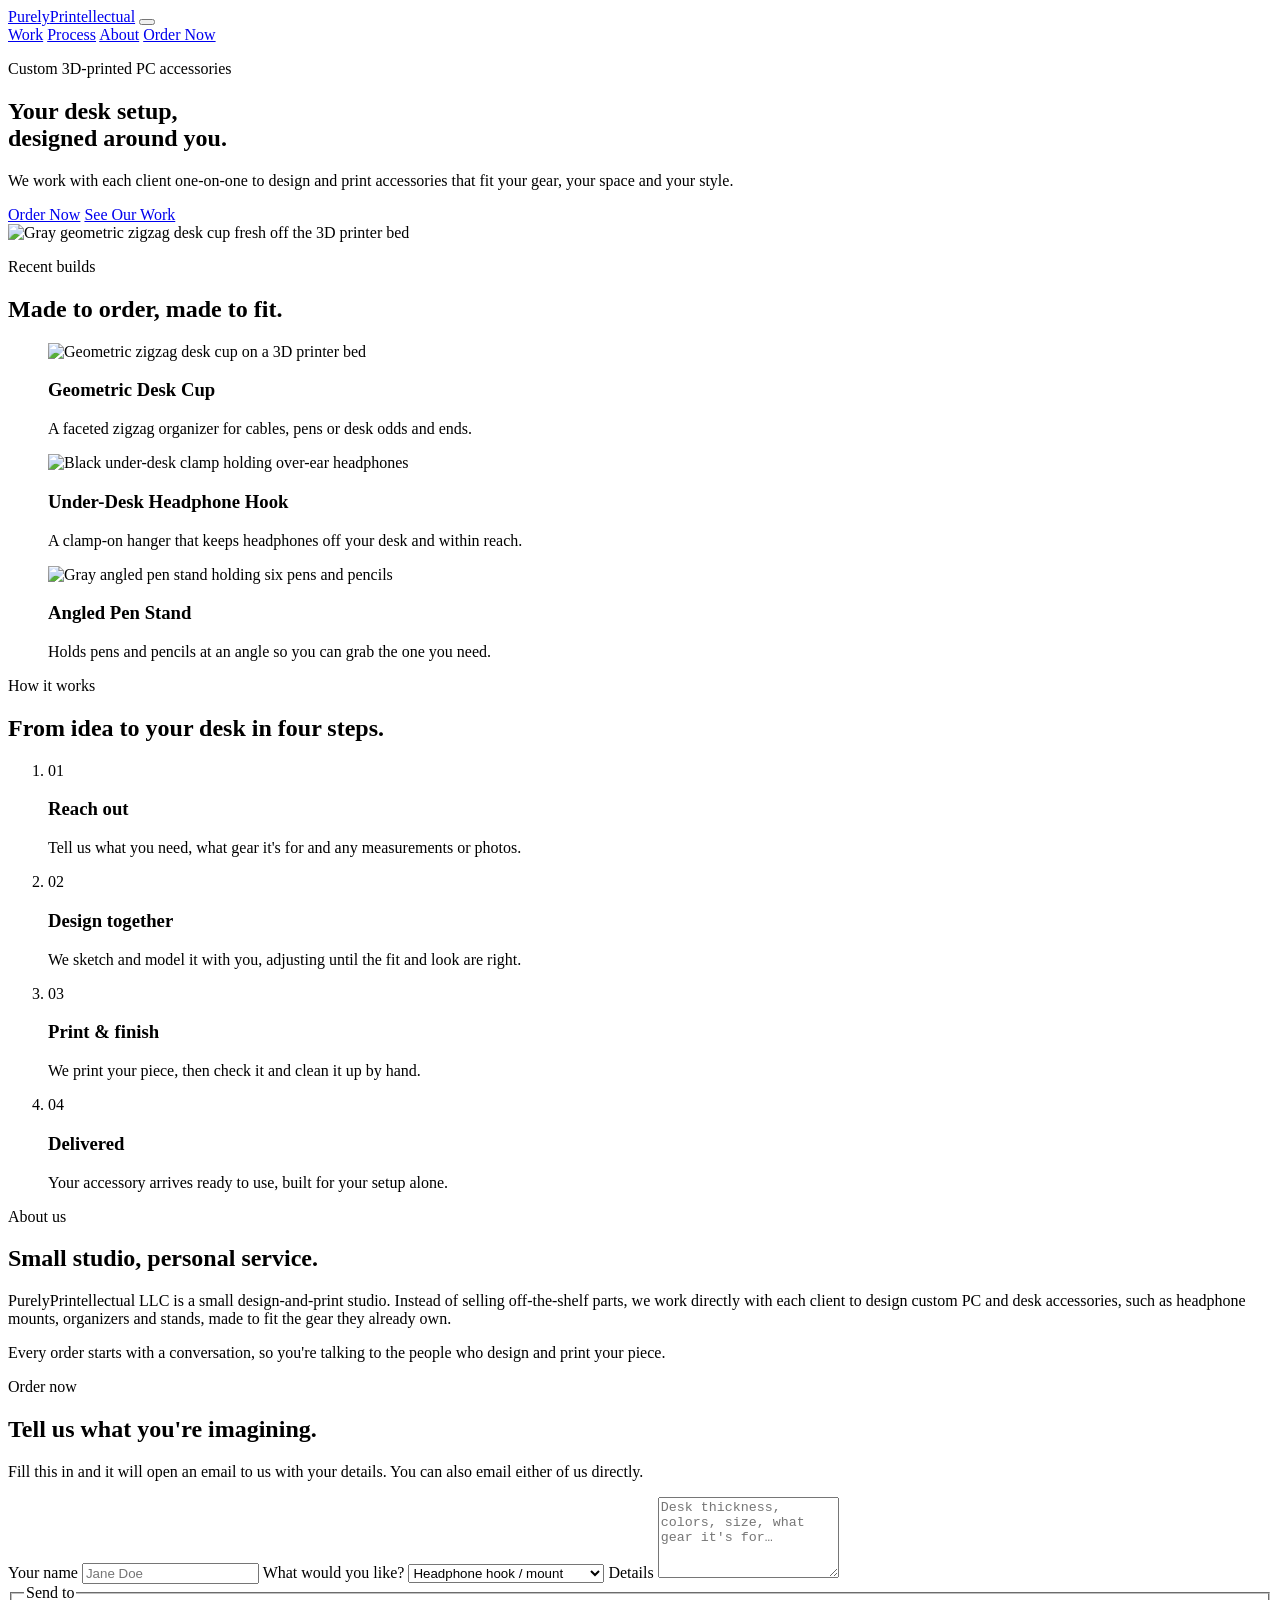
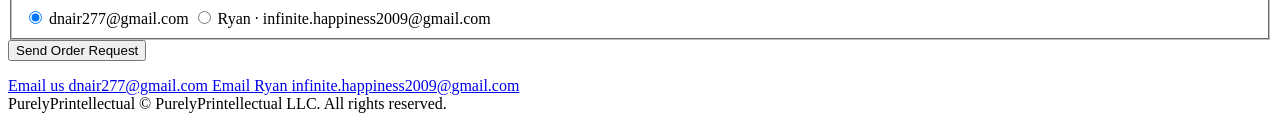
==== index.html @ a7225db5 "Add files via upload" ====
<!DOCTYPE html>
<html lang="en">
<head>
  <meta charset="UTF-8">
  <meta name="viewport" content="width=device-width, initial-scale=1.0">
  <title>PurelyPrintellectual LLC | Custom 3D-Printed PC Accessories</title>
  <meta name="description" content="PurelyPrintellectual LLC designs and 3D prints custom PC and desk accessories, made one-on-one with each client.">
  <link rel="icon" href="assets/favicon.svg" type="image/svg+xml">
  <link rel="preconnect" href="https://fonts.googleapis.com">
  <link rel="preconnect" href="https://fonts.gstatic.com" crossorigin>
  <link href="https://fonts.googleapis.com/css2?family=Space+Grotesk:wght@500;700&family=Inter:wght@400;500;600&display=swap" rel="stylesheet">
  <link rel="stylesheet" href="css/style.css">
</head>
<body>

  <header class="nav">
    <div class="container nav-inner">
      <a href="#top" class="logo">Purely<span>Printellectual</span></a>
      <button class="nav-toggle" aria-label="Open menu" aria-expanded="false">
        <span></span><span></span><span></span>
      </button>
      <nav class="nav-links">
        <a href="#work">Work</a>
        <a href="#process">Process</a>
        <a href="#about">About</a>
        <a href="#order" class="btn btn-small">Order Now</a>
      </nav>
    </div>
  </header>

  <main id="top">
    <!-- HERO -->
    <section class="hero">
      <div class="container hero-inner">
        <div class="hero-text">
          <p class="eyebrow">Custom 3D-printed PC accessories</p>
          <h1>Your desk setup,<br><span class="accent">designed around you.</span></h1>
          <p class="lead">We work with each client one-on-one to design and print accessories that fit your gear, your space and your style.</p>
          <div class="hero-actions">
            <a href="#order" class="btn">Order Now</a>
            <a href="#work" class="btn btn-ghost">See Our Work</a>
          </div>
        </div>
        <div class="hero-image">
          <img src="assets/geometric-cup.jpg" alt="Gray geometric zigzag desk cup fresh off the 3D printer bed">
        </div>
      </div>
    </section>

    <!-- WORK -->
    <section id="work" class="section">
      <div class="container">
        <p class="eyebrow">Recent builds</p>
        <h2>Made to order, made to fit.</h2>
        <div class="gallery">
          <figure class="card reveal">
            <img src="assets/geometric-cup.jpg" alt="Geometric zigzag desk cup on a 3D printer bed" loading="lazy">
            <figcaption>
              <h3>Geometric Desk Cup</h3>
              <p>A faceted zigzag organizer for cables, pens or desk odds and ends.</p>
            </figcaption>
          </figure>
          <figure class="card reveal">
            <img src="assets/headphone-hook.jpg" alt="Black under-desk clamp holding over-ear headphones" loading="lazy">
            <figcaption>
              <h3>Under-Desk Headphone Hook</h3>
              <p>A clamp-on hanger that keeps headphones off your desk and within reach.</p>
            </figcaption>
          </figure>
          <figure class="card reveal">
            <img src="assets/pen-stand.jpg" alt="Gray angled pen stand holding six pens and pencils" loading="lazy" style="object-position: 45% 70%">
            <figcaption>
              <h3>Angled Pen Stand</h3>
              <p>Holds pens and pencils at an angle so you can grab the one you need.</p>
            </figcaption>
          </figure>
        </div>
      </div>
    </section>

    <!-- PROCESS -->
    <section id="process" class="section section-alt">
      <div class="container">
        <p class="eyebrow">How it works</p>
        <h2>From idea to your desk in four steps.</h2>
        <ol class="steps">
          <li class="reveal"><span class="num">01</span><h3>Reach out</h3><p>Tell us what you need, what gear it's for and any measurements or photos.</p></li>
          <li class="reveal"><span class="num">02</span><h3>Design together</h3><p>We sketch and model it with you, adjusting until the fit and look are right.</p></li>
          <li class="reveal"><span class="num">03</span><h3>Print &amp; finish</h3><p>We print your piece, then check it and clean it up by hand.</p></li>
          <li class="reveal"><span class="num">04</span><h3>Delivered</h3><p>Your accessory arrives ready to use, built for your setup alone.</p></li>
        </ol>
      </div>
    </section>

    <!-- ABOUT -->
    <section id="about" class="section">
      <div class="container about">
        <div>
          <p class="eyebrow">About us</p>
          <h2>Small studio, personal service.</h2>
        </div>
        <div>
          <p>PurelyPrintellectual LLC is a small design-and-print studio. Instead of selling off-the-shelf parts, we work directly with each client to design custom PC and desk accessories, such as headphone mounts, organizers and stands, made to fit the gear they already own.</p>
          <p>Every order starts with a conversation, so you're talking to the people who design and print your piece.</p>
        </div>
      </div>
    </section>

    <!-- ORDER -->
    <section id="order" class="section section-alt">
      <div class="container">
        <p class="eyebrow">Order now</p>
        <h2>Tell us what you're imagining.</h2>
        <p class="lead narrow">Fill this in and it will open an email to us with your details. You can also email either of us directly.</p>

        <div class="order-grid">
          <form id="order-form" class="order-form" novalidate>
            <label>Your name
              <input type="text" name="name" required placeholder="Jane Doe">
            </label>
            <label>What would you like?
              <select name="item">
                <option>Headphone hook / mount</option>
                <option>Desk organizer / cup</option>
                <option>Pen or tool stand</option>
                <option>Cable management</option>
                <option>Something else / fully custom</option>
              </select>
            </label>
            <label>Details
              <textarea name="details" rows="5" placeholder="Desk thickness, colors, size, what gear it's for…"></textarea>
            </label>
            <fieldset>
              <legend>Send to</legend>
              <label class="radio"><input type="radio" name="to" value="dnair277@gmail.com" checked> dnair277@gmail.com</label>
              <label class="radio"><input type="radio" name="to" value="infinite.happiness2009@gmail.com"> Ryan · infinite.happiness2009@gmail.com</label>
            </fieldset>
            <button type="submit" class="btn btn-full">Send Order Request</button>
            <p class="form-note" id="form-note" aria-live="polite"></p>
          </form>

          <div class="contact-cards">
            <a class="contact-card" href="mailto:dnair277@gmail.com?subject=PurelyPrintellectual%20Order%20Request">
              <span class="contact-label">Email us</span>
              <span class="contact-email">dnair277@gmail.com</span>
            </a>
            <a class="contact-card" href="mailto:infinite.happiness2009@gmail.com?subject=PurelyPrintellectual%20Order%20Request">
              <span class="contact-label">Email Ryan</span>
              <span class="contact-email">infinite.happiness2009@gmail.com</span>
            </a>
          </div>
        </div>
      </div>
    </section>
  </main>

  <footer class="footer">
    <div class="container footer-inner">
      <span class="logo">Purely<span>Printellectual</span></span>
      <span>&copy; <span id="year"></span> PurelyPrintellectual LLC. All rights reserved.</span>
    </div>
  </footer>

  <script src="js/main.js"></script>
</body>
</html>
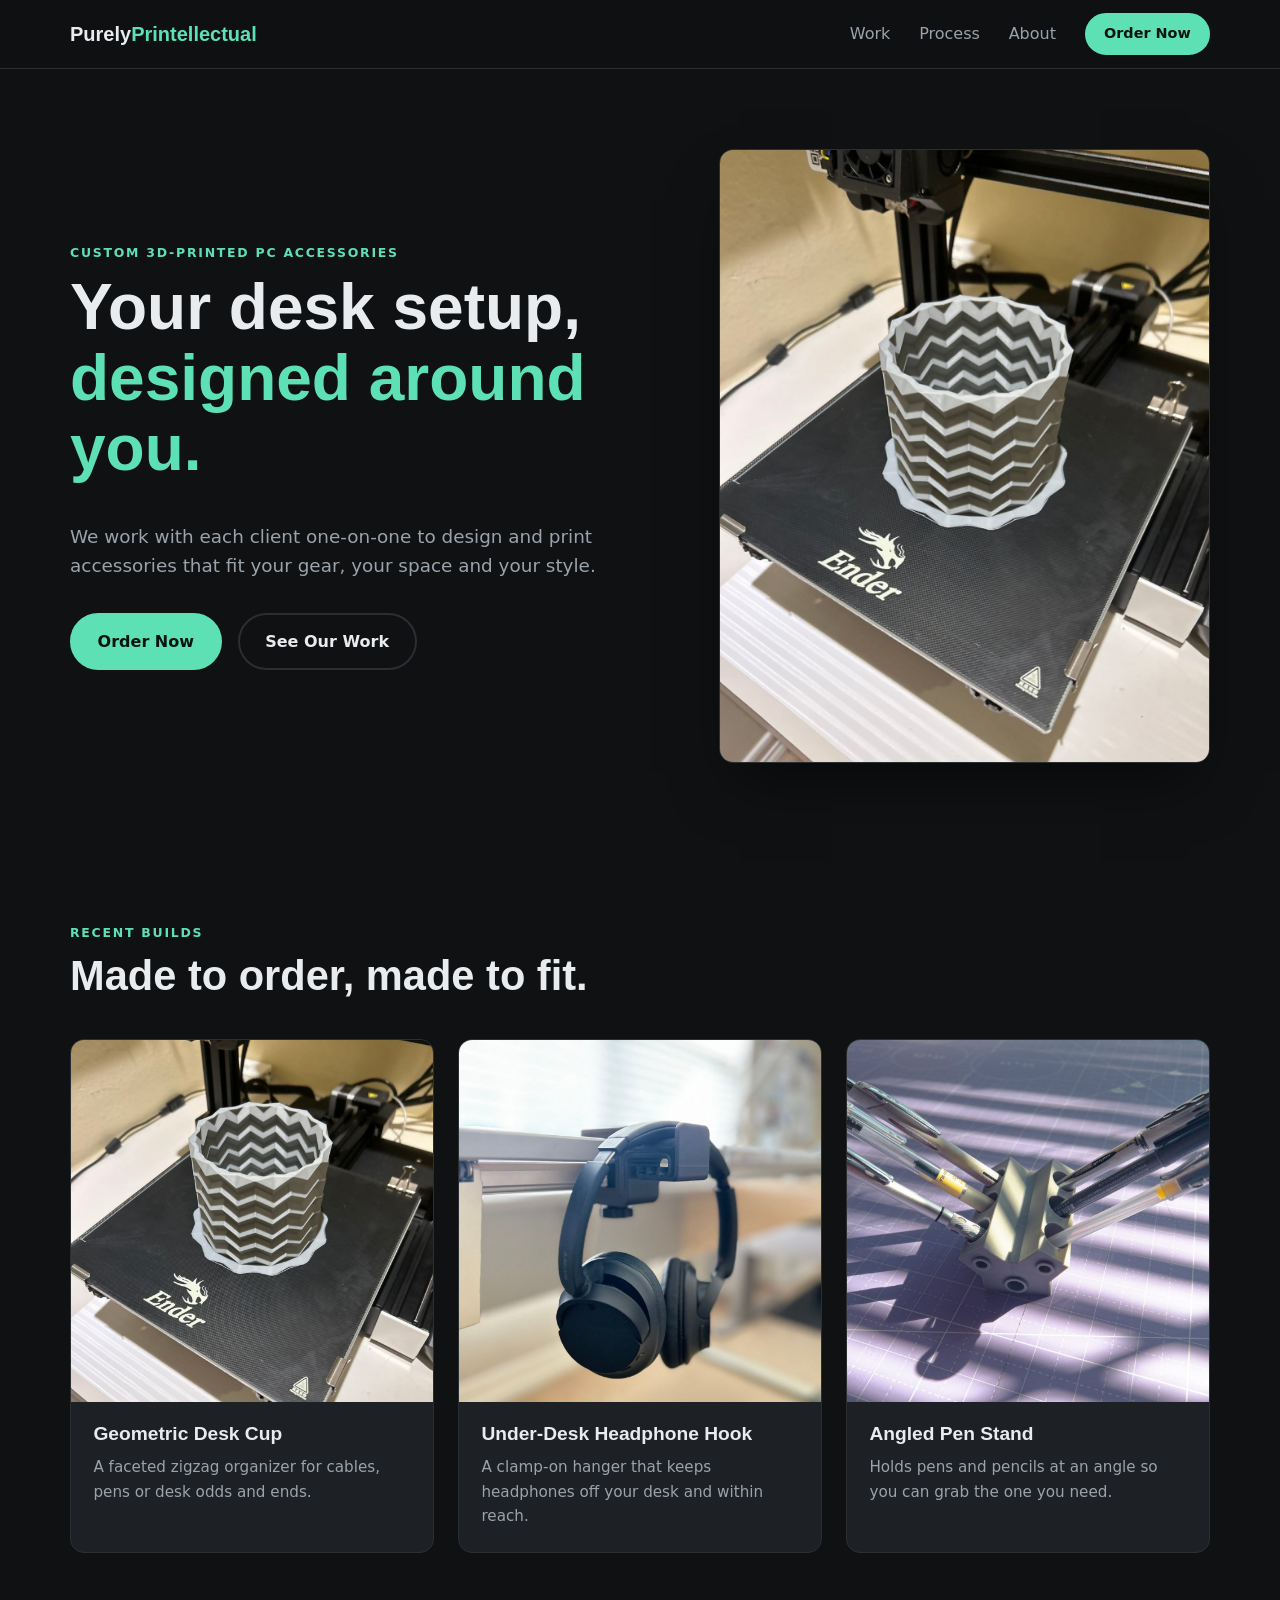
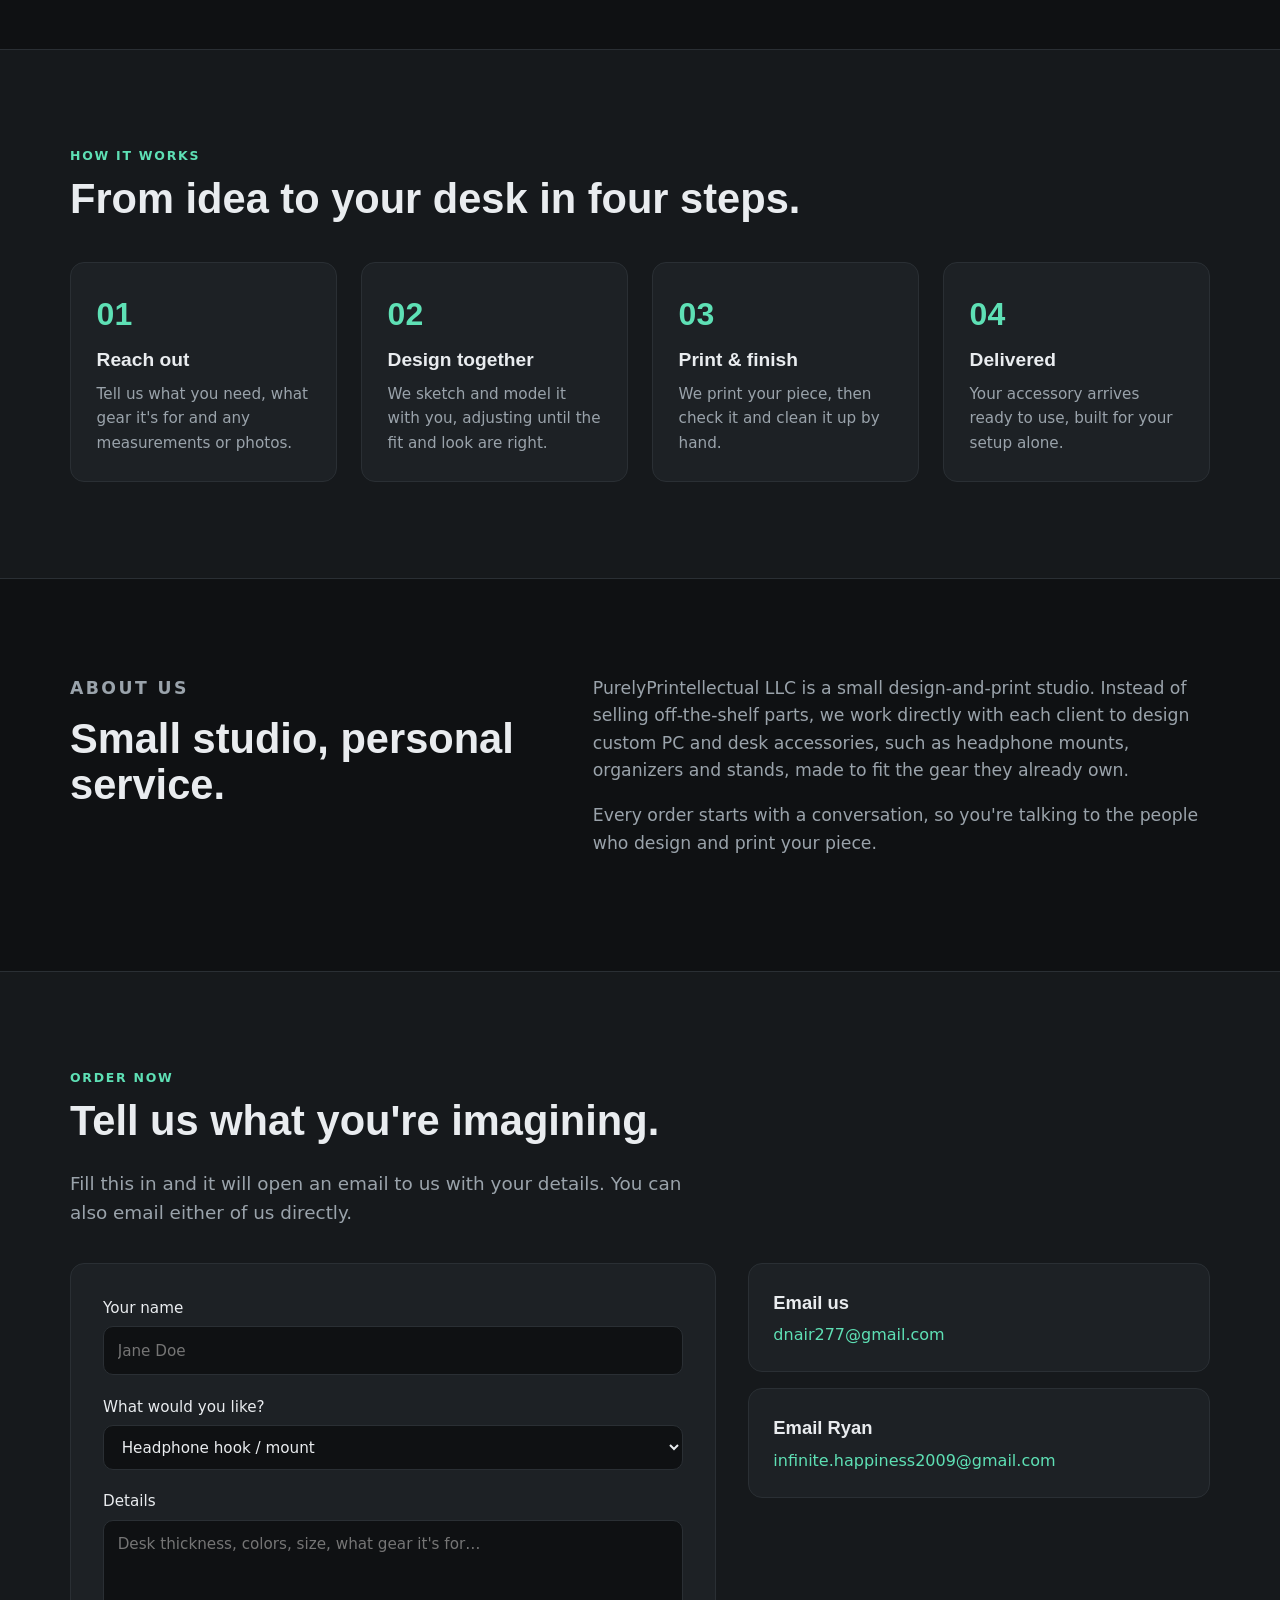
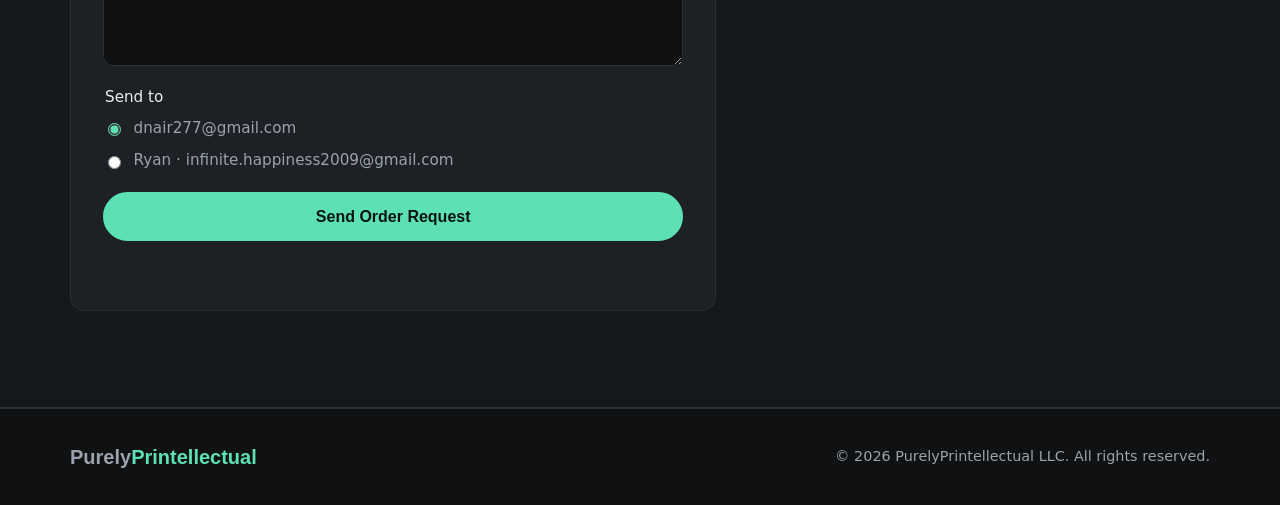
==== commit 98773a3c: "Add files via upload" ====
--- a/index.html
+++ b/index.html
@@ -5,11 +5,11 @@
   <meta name="viewport" content="width=device-width, initial-scale=1.0">
   <title>PurelyPrintellectual LLC | Custom 3D-Printed PC Accessories</title>
   <meta name="description" content="PurelyPrintellectual LLC designs and 3D prints custom PC and desk accessories, made one-on-one with each client.">
-  <link rel="icon" href="assets/favicon.svg" type="image/svg+xml">
+  <link rel="icon" href="favicon.svg" type="image/svg+xml">
   <link rel="preconnect" href="https://fonts.googleapis.com">
   <link rel="preconnect" href="https://fonts.gstatic.com" crossorigin>
   <link href="https://fonts.googleapis.com/css2?family=Space+Grotesk:wght@500;700&family=Inter:wght@400;500;600&display=swap" rel="stylesheet">
-  <link rel="stylesheet" href="css/style.css">
+  <link rel="stylesheet" href="style.css">
 </head>
 <body>
 
@@ -42,7 +42,7 @@
           </div>
         </div>
         <div class="hero-image">
-          <img src="assets/geometric-cup.jpg" alt="Gray geometric zigzag desk cup fresh off the 3D printer bed">
+          <img src="geometric-cup.jpg" alt="Gray geometric zigzag desk cup fresh off the 3D printer bed">
         </div>
       </div>
     </section>
@@ -54,21 +54,21 @@
         <h2>Made to order, made to fit.</h2>
         <div class="gallery">
           <figure class="card reveal">
-            <img src="assets/geometric-cup.jpg" alt="Geometric zigzag desk cup on a 3D printer bed" loading="lazy">
+            <img src="geometric-cup.jpg" alt="Geometric zigzag desk cup on a 3D printer bed" loading="lazy">
             <figcaption>
               <h3>Geometric Desk Cup</h3>
               <p>A faceted zigzag organizer for cables, pens or desk odds and ends.</p>
             </figcaption>
           </figure>
           <figure class="card reveal">
-            <img src="assets/headphone-hook.jpg" alt="Black under-desk clamp holding over-ear headphones" loading="lazy">
+            <img src="headphone-hook.jpg" alt="Black under-desk clamp holding over-ear headphones" loading="lazy">
             <figcaption>
               <h3>Under-Desk Headphone Hook</h3>
               <p>A clamp-on hanger that keeps headphones off your desk and within reach.</p>
             </figcaption>
           </figure>
           <figure class="card reveal">
-            <img src="assets/pen-stand.jpg" alt="Gray angled pen stand holding six pens and pencils" loading="lazy" style="object-position: 45% 70%">
+            <img src="pen-stand.jpg" alt="Gray angled pen stand holding six pens and pencils" loading="lazy" style="object-position: 45% 70%">
             <figcaption>
               <h3>Angled Pen Stand</h3>
               <p>Holds pens and pencils at an angle so you can grab the one you need.</p>
@@ -161,6 +161,6 @@
     </div>
   </footer>
 
-  <script src="js/main.js"></script>
+  <script src="main.js"></script>
 </body>
 </html>
--- a/style.css
+++ b/style.css
@@ -0,0 +1,167 @@
+:root {
+  --bg: #0f1113;
+  --bg-alt: #16191c;
+  --surface: #1d2125;
+  --border: #2a2f34;
+  --text: #e9ecef;
+  --muted: #9aa3ab;
+  --accent: #5ee0b5;
+  --accent-dark: #34c497;
+  --radius: 14px;
+  --max: 1140px;
+}
+
+*, *::before, *::after { box-sizing: border-box; }
+html { scroll-behavior: smooth; scroll-padding-top: 80px; }
+body {
+  margin: 0;
+  font-family: "Inter", system-ui, sans-serif;
+  background: var(--bg);
+  color: var(--text);
+  line-height: 1.6;
+  -webkit-font-smoothing: antialiased;
+}
+img { max-width: 100%; display: block; }
+a { color: inherit; text-decoration: none; }
+h1, h2, h3 { font-family: "Space Grotesk", sans-serif; line-height: 1.1; margin: 0 0 .6em; }
+h1 { font-size: clamp(2.4rem, 5vw, 4rem); }
+h2 { font-size: clamp(1.8rem, 3.4vw, 2.6rem); }
+h3 { font-size: 1.2rem; }
+p { margin: 0 0 1em; }
+
+.container { width: min(100% - 2.5rem, var(--max)); margin-inline: auto; }
+.accent { color: var(--accent); }
+.eyebrow {
+  text-transform: uppercase; letter-spacing: .14em; font-size: .78rem;
+  font-weight: 600; color: var(--accent); margin-bottom: .8em;
+}
+.lead { font-size: 1.15rem; color: var(--muted); max-width: 34em; }
+.narrow { margin-bottom: 2.2rem; }
+
+/* Buttons */
+.btn {
+  display: inline-block; padding: .85em 1.6em; border-radius: 999px;
+  background: var(--accent); color: #07140f; font-weight: 600;
+  border: 2px solid var(--accent); cursor: pointer; font-size: 1rem;
+  transition: background .2s, transform .2s;
+}
+.btn:hover { background: var(--accent-dark); border-color: var(--accent-dark); transform: translateY(-2px); }
+.btn-ghost { background: transparent; color: var(--text); border-color: var(--border); }
+.btn-ghost:hover { background: var(--surface); border-color: var(--muted); }
+.btn-small { padding: .5em 1.2em; font-size: .9rem; }
+.btn-full { width: 100%; }
+
+/* Nav */
+.nav {
+  position: sticky; top: 0; z-index: 10;
+  background: rgba(15,17,19,.85); backdrop-filter: blur(10px);
+  border-bottom: 1px solid var(--border);
+}
+.nav-inner { display: flex; align-items: center; justify-content: space-between; height: 68px; }
+.logo { font-family: "Space Grotesk", sans-serif; font-weight: 700; font-size: 1.25rem; }
+.logo span { color: var(--accent); }
+.nav-links { display: flex; align-items: center; gap: 1.8rem; font-weight: 500; }
+.nav-links a:not(.btn) { color: var(--muted); transition: color .2s; }
+.nav-links a:not(.btn):hover { color: var(--text); }
+.nav-toggle { display: none; background: none; border: 0; cursor: pointer; padding: 6px; }
+.nav-toggle span { display: block; width: 24px; height: 2px; background: var(--text); margin: 5px 0; transition: .3s; }
+
+/* Hero */
+.hero { padding: 5rem 0 4rem; }
+.hero-inner { display: grid; grid-template-columns: 1.1fr .9fr; gap: 3rem; align-items: center; }
+.hero-actions { display: flex; gap: 1rem; flex-wrap: wrap; margin-top: 2rem; }
+.hero-image img {
+  border-radius: var(--radius); aspect-ratio: 4/5; object-fit: cover; width: 100%;
+  border: 1px solid var(--border); box-shadow: 0 30px 60px -20px rgba(0,0,0,.6);
+}
+
+/* Sections */
+.section { padding: 6rem 0; }
+.section-alt { background: var(--bg-alt); border-block: 1px solid var(--border); }
+
+/* Gallery */
+.gallery { display: grid; grid-template-columns: repeat(3, 1fr); gap: 1.5rem; margin-top: 2.5rem; }
+.card {
+  margin: 0; background: var(--surface); border: 1px solid var(--border);
+  border-radius: var(--radius); overflow: hidden; transition: transform .3s, border-color .3s;
+}
+.card:hover { transform: translateY(-6px); border-color: var(--accent); }
+.card img { aspect-ratio: 1; object-fit: cover; width: 100%; }
+.card figcaption { padding: 1.3rem 1.4rem 1.5rem; }
+.card p { color: var(--muted); margin: 0; font-size: .95rem; }
+
+/* Steps */
+.steps {
+  list-style: none; padding: 0; margin: 2.5rem 0 0;
+  display: grid; grid-template-columns: repeat(4, 1fr); gap: 1.5rem;
+}
+.steps li { background: var(--surface); border: 1px solid var(--border); border-radius: var(--radius); padding: 1.6rem; }
+.steps p { color: var(--muted); margin: 0; font-size: .95rem; }
+.num { display: block; font-family: "Space Grotesk", sans-serif; font-size: 2rem; font-weight: 700; color: var(--accent); margin-bottom: .6rem; }
+
+/* About */
+.about { display: grid; grid-template-columns: 1fr 1.3fr; gap: 3rem; }
+.about p { color: var(--muted); font-size: 1.08rem; }
+
+/* Order */
+.order-grid { display: grid; grid-template-columns: 1.4fr 1fr; gap: 2rem; align-items: start; }
+.order-form {
+  background: var(--surface); border: 1px solid var(--border); border-radius: var(--radius);
+  padding: 2rem; display: grid; gap: 1.2rem;
+}
+.order-form label { display: grid; gap: .4rem; font-weight: 500; font-size: .95rem; }
+.order-form input[type="text"], .order-form select, .order-form textarea {
+  font: inherit; color: var(--text); background: var(--bg); border: 1px solid var(--border);
+  border-radius: 10px; padding: .75em .9em; width: 100%;
+}
+.order-form input:focus, .order-form select:focus, .order-form textarea:focus {
+  outline: none; border-color: var(--accent); box-shadow: 0 0 0 3px rgba(94,224,181,.2);
+}
+.order-form fieldset { border: 0; padding: 0; margin: 0; display: grid; gap: .5rem; }
+.order-form legend { font-weight: 500; font-size: .95rem; margin-bottom: .4rem; }
+.order-form .radio { display: flex; gap: .6rem; align-items: center; font-weight: 400; color: var(--muted); word-break: break-all; }
+.order-form .radio input { accent-color: var(--accent); }
+.form-note { margin: 0; font-size: .9rem; color: var(--accent); min-height: 1.2em; }
+
+.contact-cards { display: grid; gap: 1rem; }
+.contact-card {
+  display: grid; gap: .3rem; padding: 1.5rem; border-radius: var(--radius);
+  background: var(--surface); border: 1px solid var(--border); transition: border-color .2s, transform .2s;
+}
+.contact-card:hover { border-color: var(--accent); transform: translateY(-3px); }
+.contact-label { font-family: "Space Grotesk", sans-serif; font-weight: 700; font-size: 1.15rem; }
+.contact-email { color: var(--accent); word-break: break-all; }
+
+/* Footer */
+.footer { padding: 2rem 0; border-top: 1px solid var(--border); color: var(--muted); font-size: .9rem; }
+.footer-inner { display: flex; justify-content: space-between; align-items: center; gap: 1rem; flex-wrap: wrap; }
+
+/* Reveal animation */
+.reveal { opacity: 0; transform: translateY(24px); transition: opacity .6s ease, transform .6s ease; }
+.reveal.visible { opacity: 1; transform: none; }
+@media (prefers-reduced-motion: reduce) {
+  html { scroll-behavior: auto; }
+  .reveal { opacity: 1; transform: none; transition: none; }
+}
+
+/* Responsive */
+@media (max-width: 960px) {
+  .steps { grid-template-columns: repeat(2, 1fr); }
+  .gallery { grid-template-columns: repeat(2, 1fr); }
+}
+@media (max-width: 760px) {
+  .nav-toggle { display: block; }
+  .nav-links {
+    position: absolute; top: 68px; left: 0; right: 0; flex-direction: column; gap: 1.2rem;
+    background: var(--bg); border-bottom: 1px solid var(--border); padding: 1.5rem;
+    display: none;
+  }
+  .nav-links.open { display: flex; }
+  .hero { padding: 3rem 0; }
+  .hero-inner, .about, .order-grid { grid-template-columns: 1fr; }
+  .hero-image { order: -1; }
+  .hero-image img { aspect-ratio: 4/3; }
+  .gallery, .steps { grid-template-columns: 1fr; }
+  .section { padding: 4rem 0; }
+  .order-form { padding: 1.4rem; }
+}
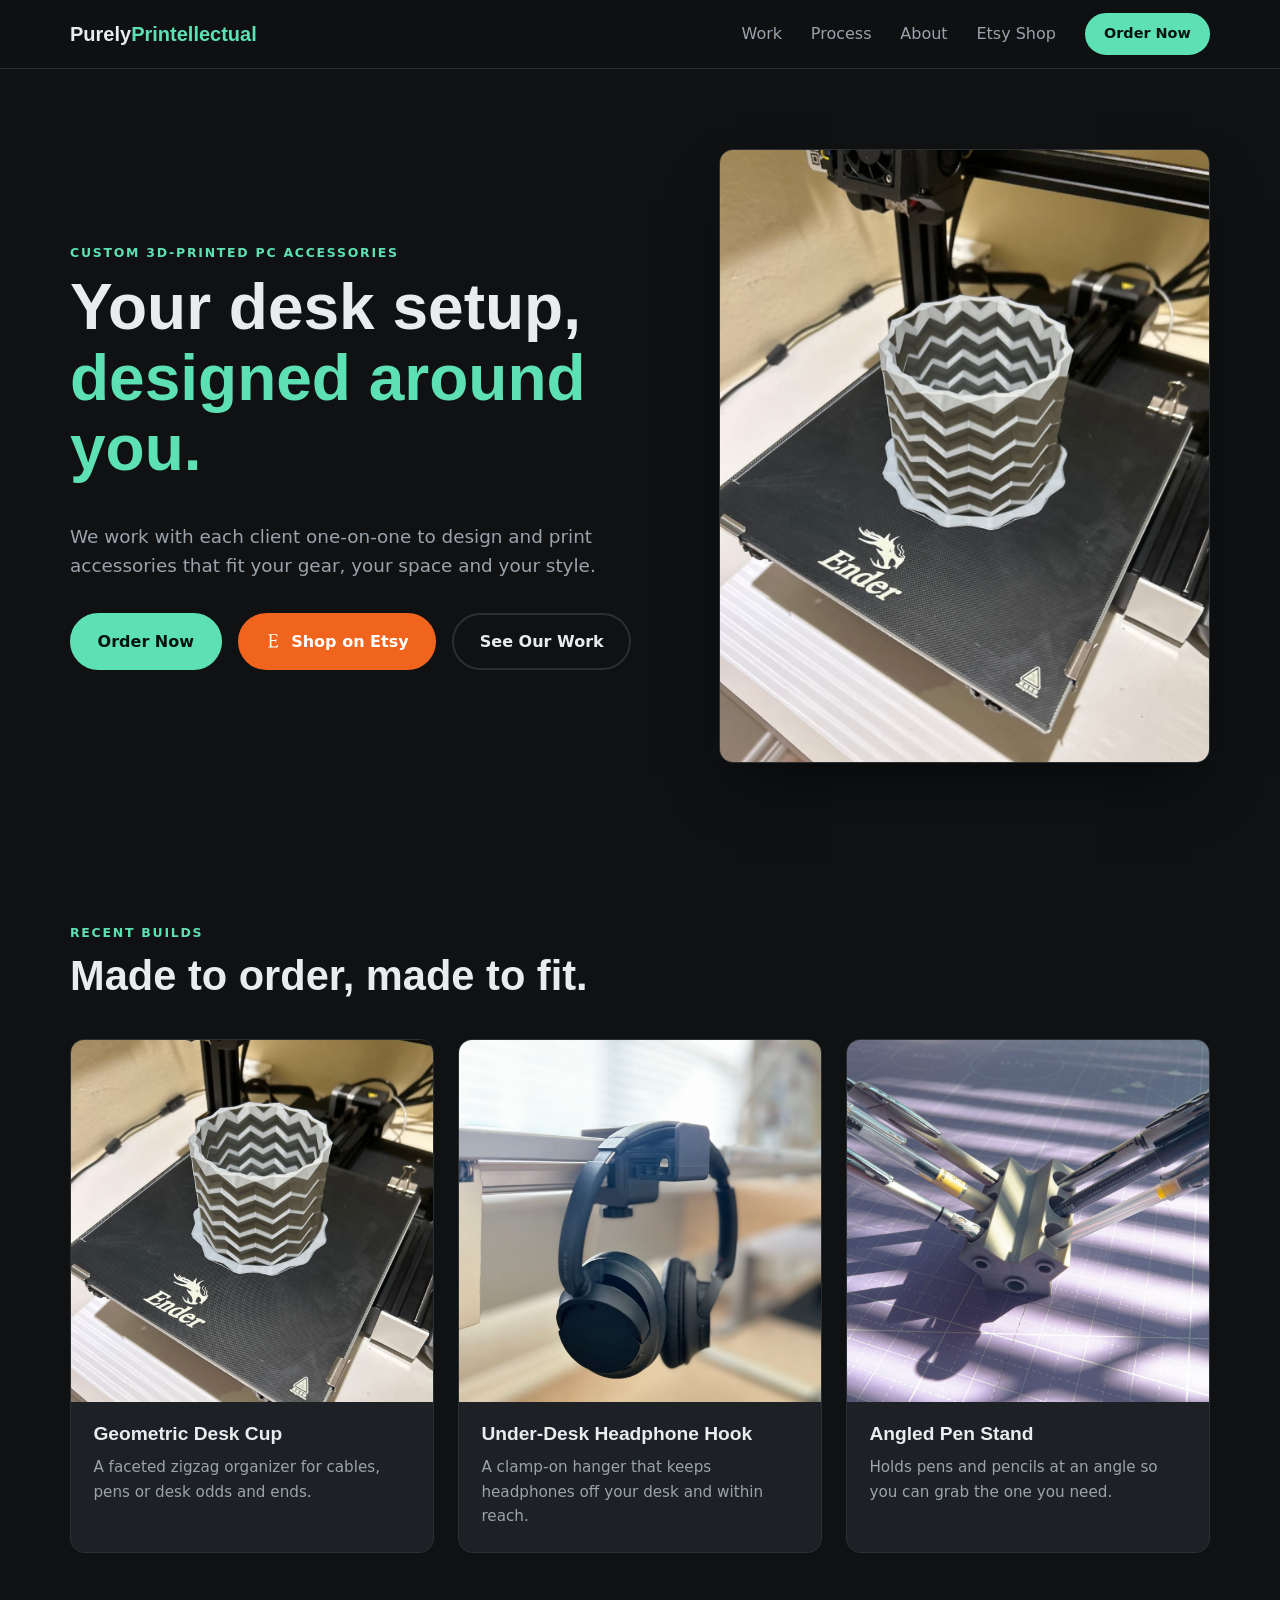
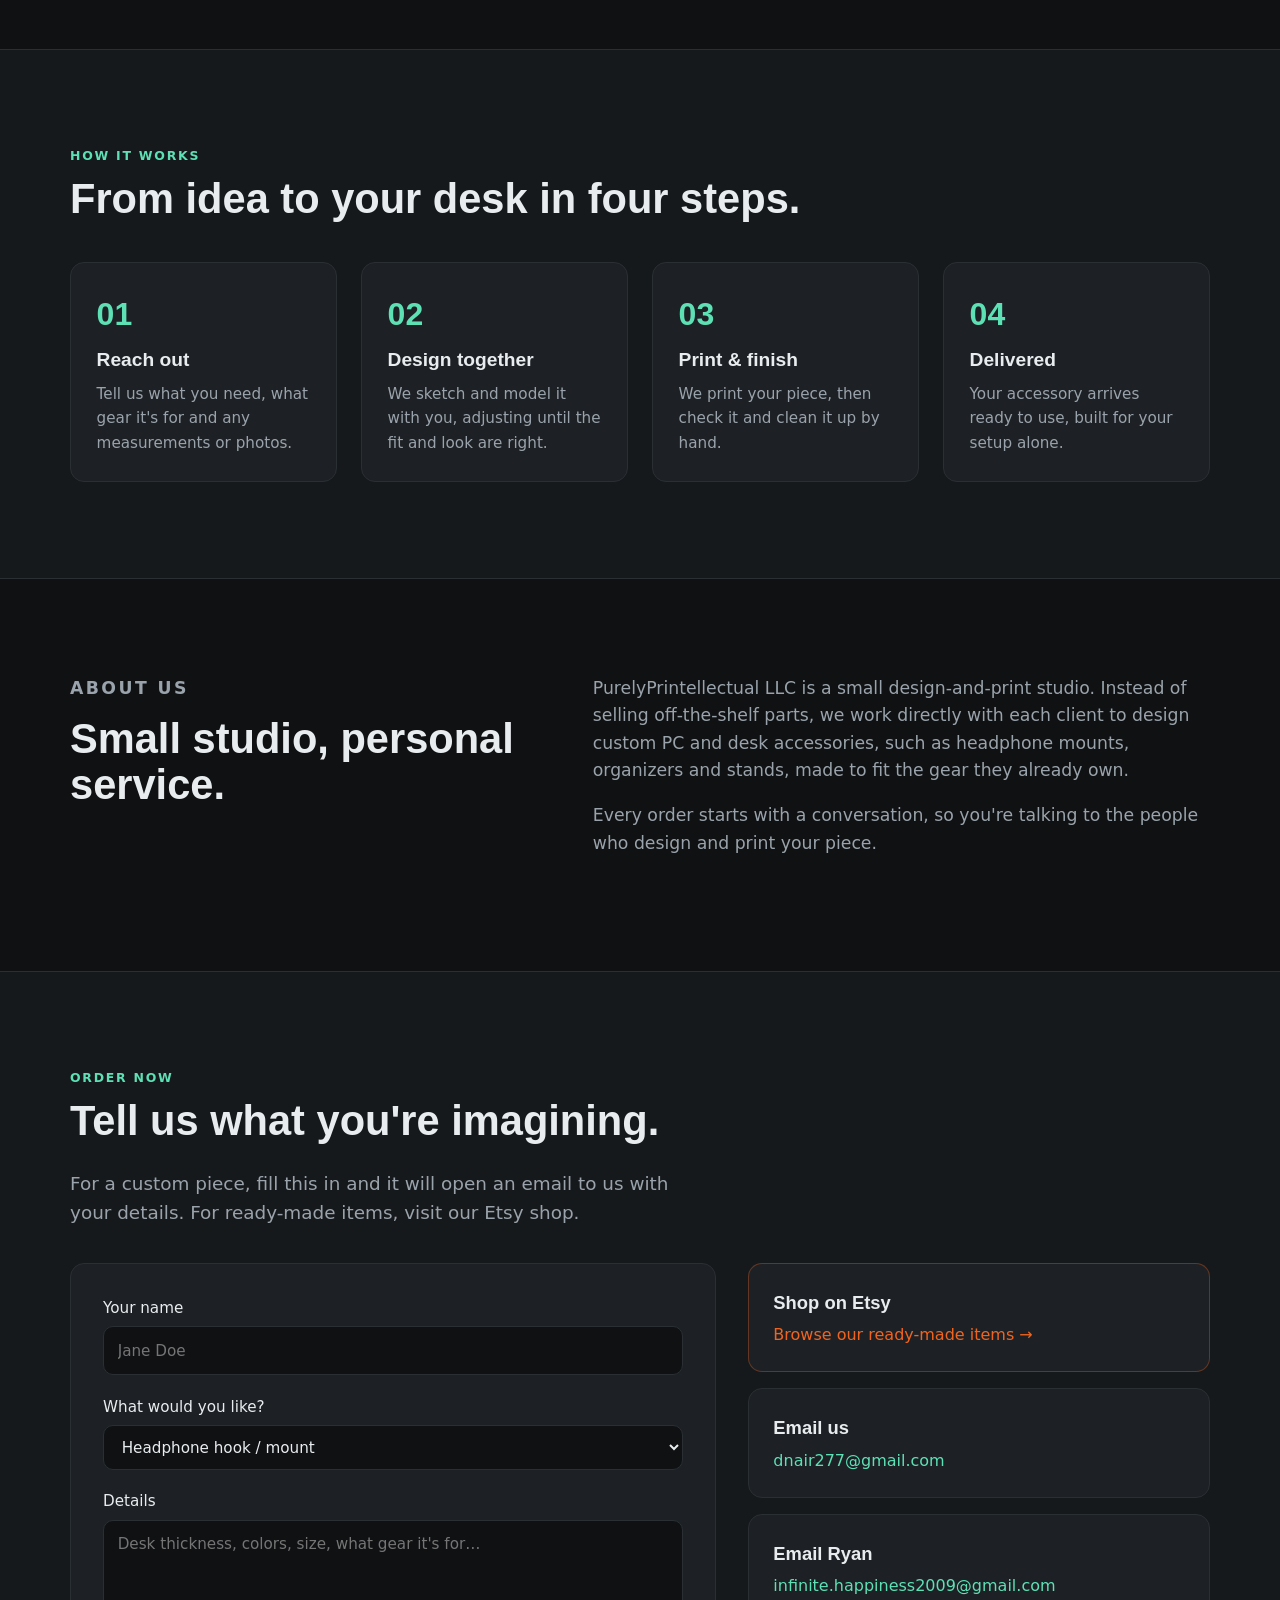
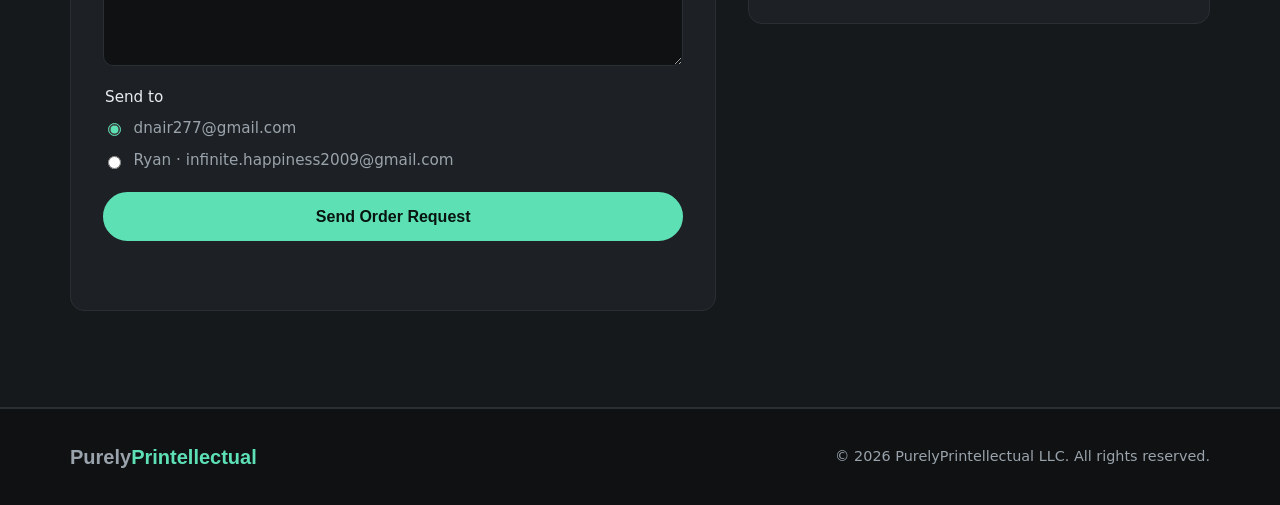
==== commit c308bbe1: "Add files via upload" ====
--- a/index.html
+++ b/index.html
@@ -10,6 +10,13 @@
   <link rel="preconnect" href="https://fonts.gstatic.com" crossorigin>
   <link href="https://fonts.googleapis.com/css2?family=Space+Grotesk:wght@500;700&family=Inter:wght@400;500;600&display=swap" rel="stylesheet">
   <link rel="stylesheet" href="style.css">
+  <style>
+    .btn-etsy { display:inline-flex; align-items:center; gap:.5em; background:#F1641E; border-color:#F1641E; color:#fff; }
+    .btn-etsy:hover { background:#d4530f; border-color:#d4530f; }
+    .etsy-card { border-color:#F1641E55; }
+    .etsy-card .contact-email { color:#F1641E; }
+    .etsy-card:hover { border-color:#F1641E; }
+  </style>
 </head>
 <body>
 
@@ -23,6 +30,7 @@
         <a href="#work">Work</a>
         <a href="#process">Process</a>
         <a href="#about">About</a>
+        <a href="https://www.etsy.com/shop/PurelyPrintellectual" target="_blank" rel="noopener">Etsy Shop</a>
         <a href="#order" class="btn btn-small">Order Now</a>
       </nav>
     </div>
@@ -38,6 +46,7 @@
           <p class="lead">We work with each client one-on-one to design and print accessories that fit your gear, your space and your style.</p>
           <div class="hero-actions">
             <a href="#order" class="btn">Order Now</a>
+            <a href="https://www.etsy.com/shop/PurelyPrintellectual" class="btn btn-etsy" target="_blank" rel="noopener"><svg aria-hidden="true" viewBox="0 0 24 24" width="18" height="18"><path fill="currentColor" d="M8.6 4.5v6.3h3.9c1.6 0 1.7-.4 2-1.9h.6v5.2h-.6c-.3-1.5-.4-2-2-2H8.6v5.6c0 1.2.6 1.6 2 1.6h2.6c1.4 0 2.6-.1 3.6-2.6l.6.1-.6 3.7H4.3v-.6l.8-.1c1.1-.2 1.3-.5 1.3-1.6V5.4c0-1.2-.2-1.4-1.3-1.6l-.8-.1v-.6h12.1l.3 3.4h-.6c-.6-2.2-1.4-2.6-3.6-2.6H8.6z"/></svg> Shop on Etsy</a>
             <a href="#work" class="btn btn-ghost">See Our Work</a>
           </div>
         </div>
@@ -111,7 +120,7 @@
       <div class="container">
         <p class="eyebrow">Order now</p>
         <h2>Tell us what you're imagining.</h2>
-        <p class="lead narrow">Fill this in and it will open an email to us with your details. You can also email either of us directly.</p>
+        <p class="lead narrow">For a custom piece, fill this in and it will open an email to us with your details. For ready-made items, visit our Etsy shop.</p>
 
         <div class="order-grid">
           <form id="order-form" class="order-form" novalidate>
@@ -140,6 +149,10 @@
           </form>
 
           <div class="contact-cards">
+            <a class="contact-card etsy-card" href="https://www.etsy.com/shop/PurelyPrintellectual" target="_blank" rel="noopener">
+              <span class="contact-label">Shop on Etsy</span>
+              <span class="contact-email">Browse our ready-made items &rarr;</span>
+            </a>
             <a class="contact-card" href="mailto:dnair277@gmail.com?subject=PurelyPrintellectual%20Order%20Request">
               <span class="contact-label">Email us</span>
               <span class="contact-email">dnair277@gmail.com</span>
